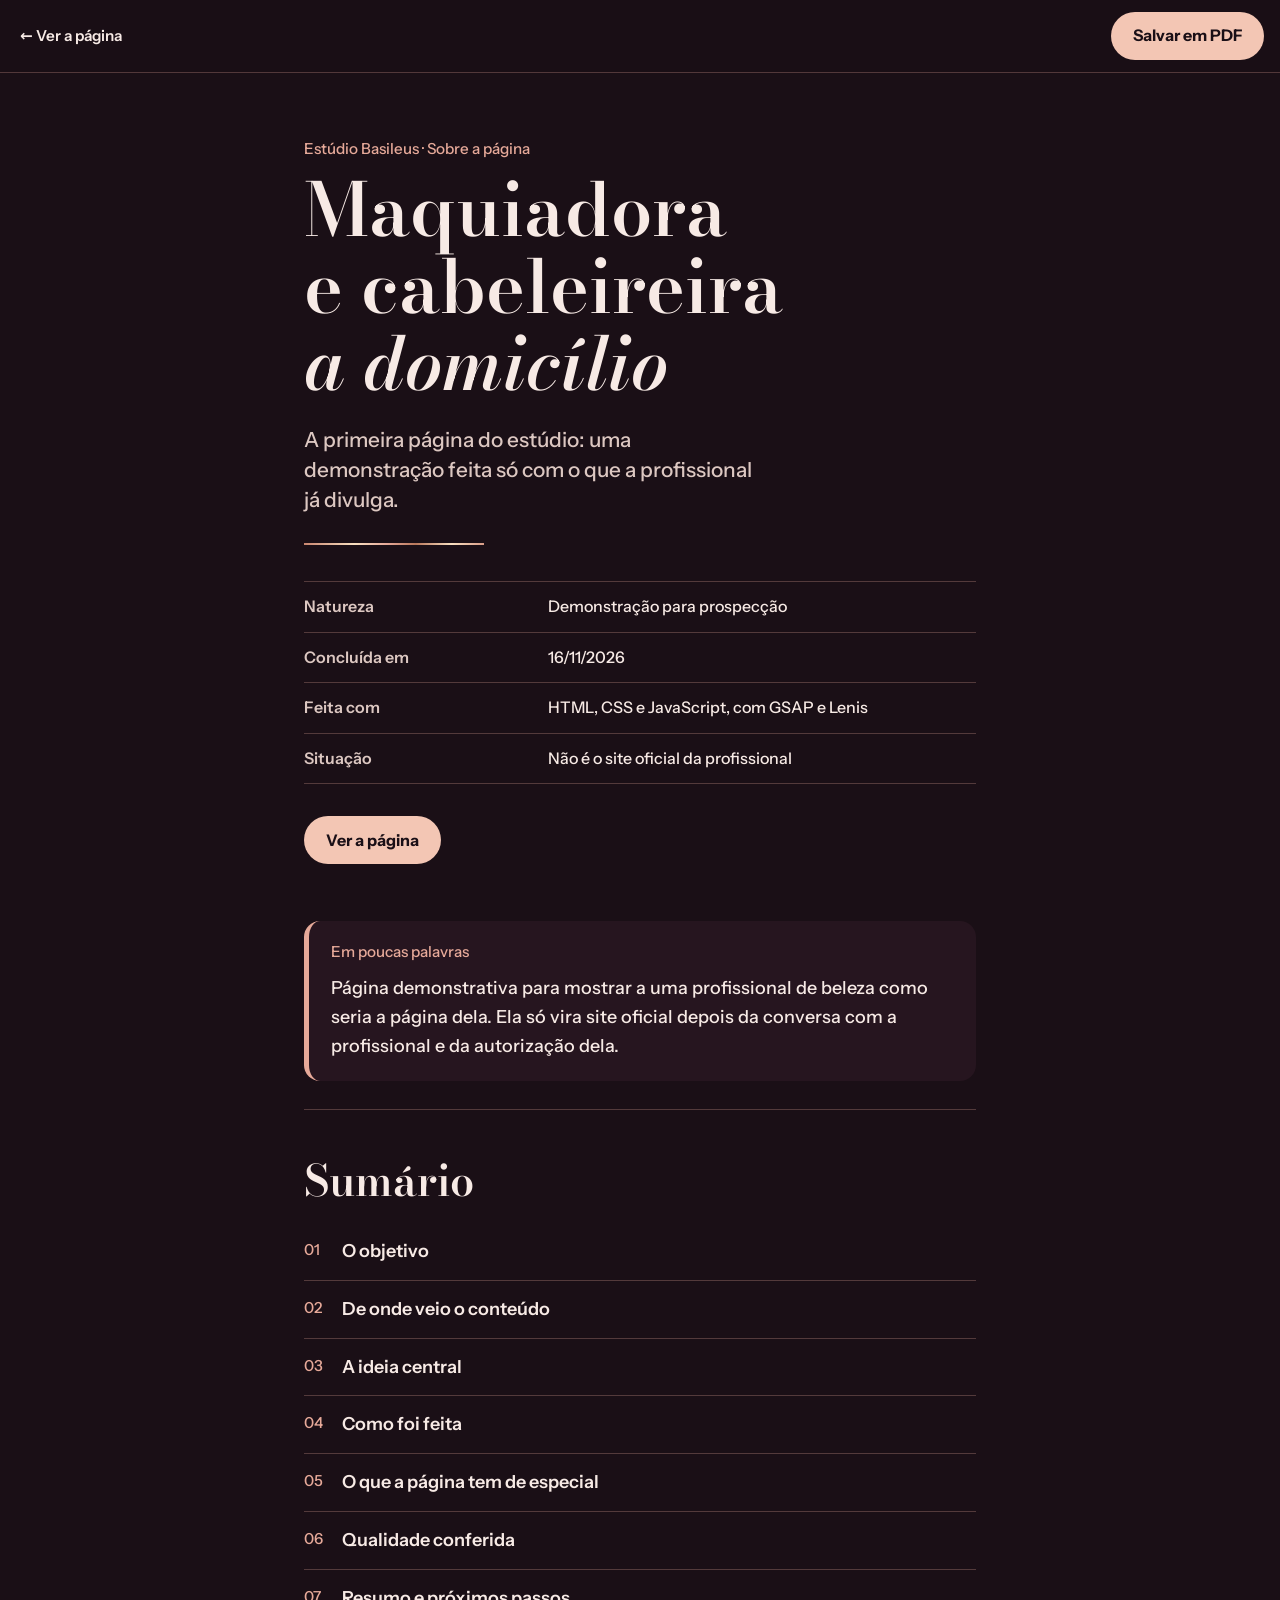
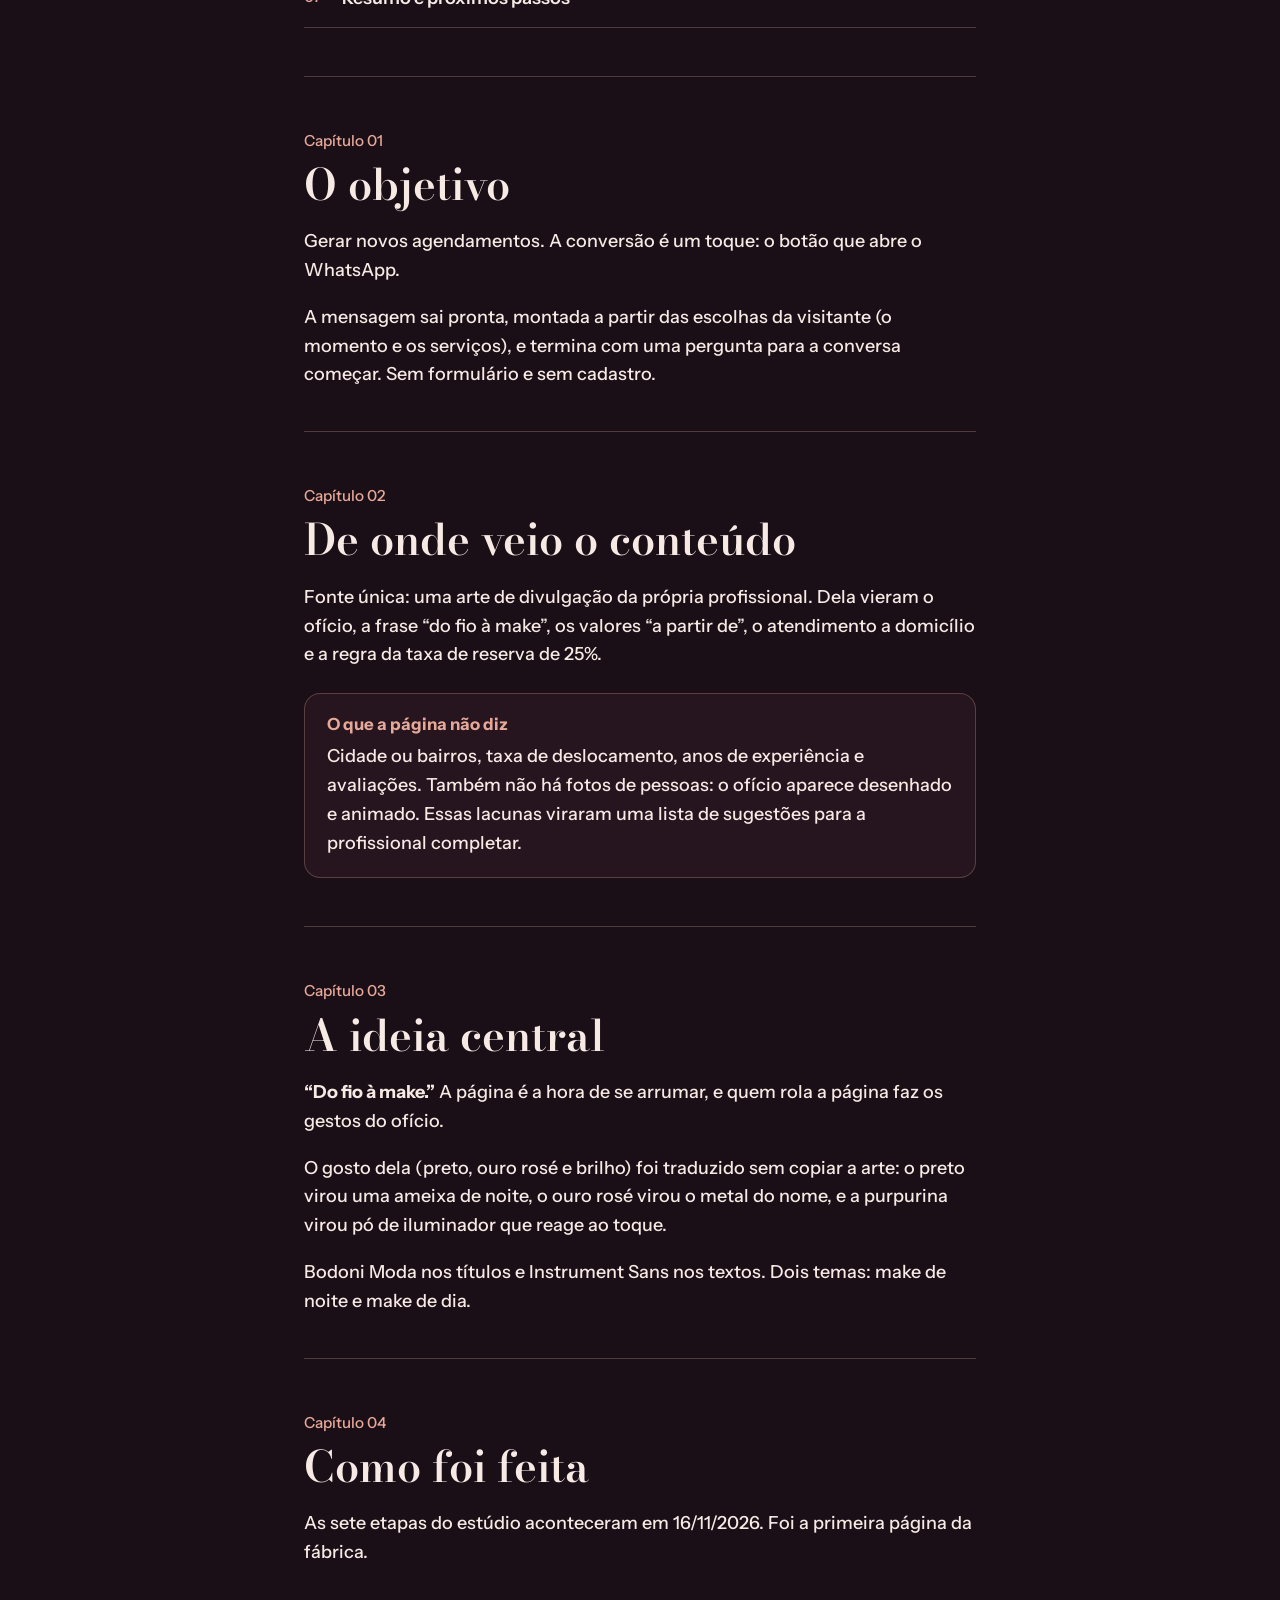
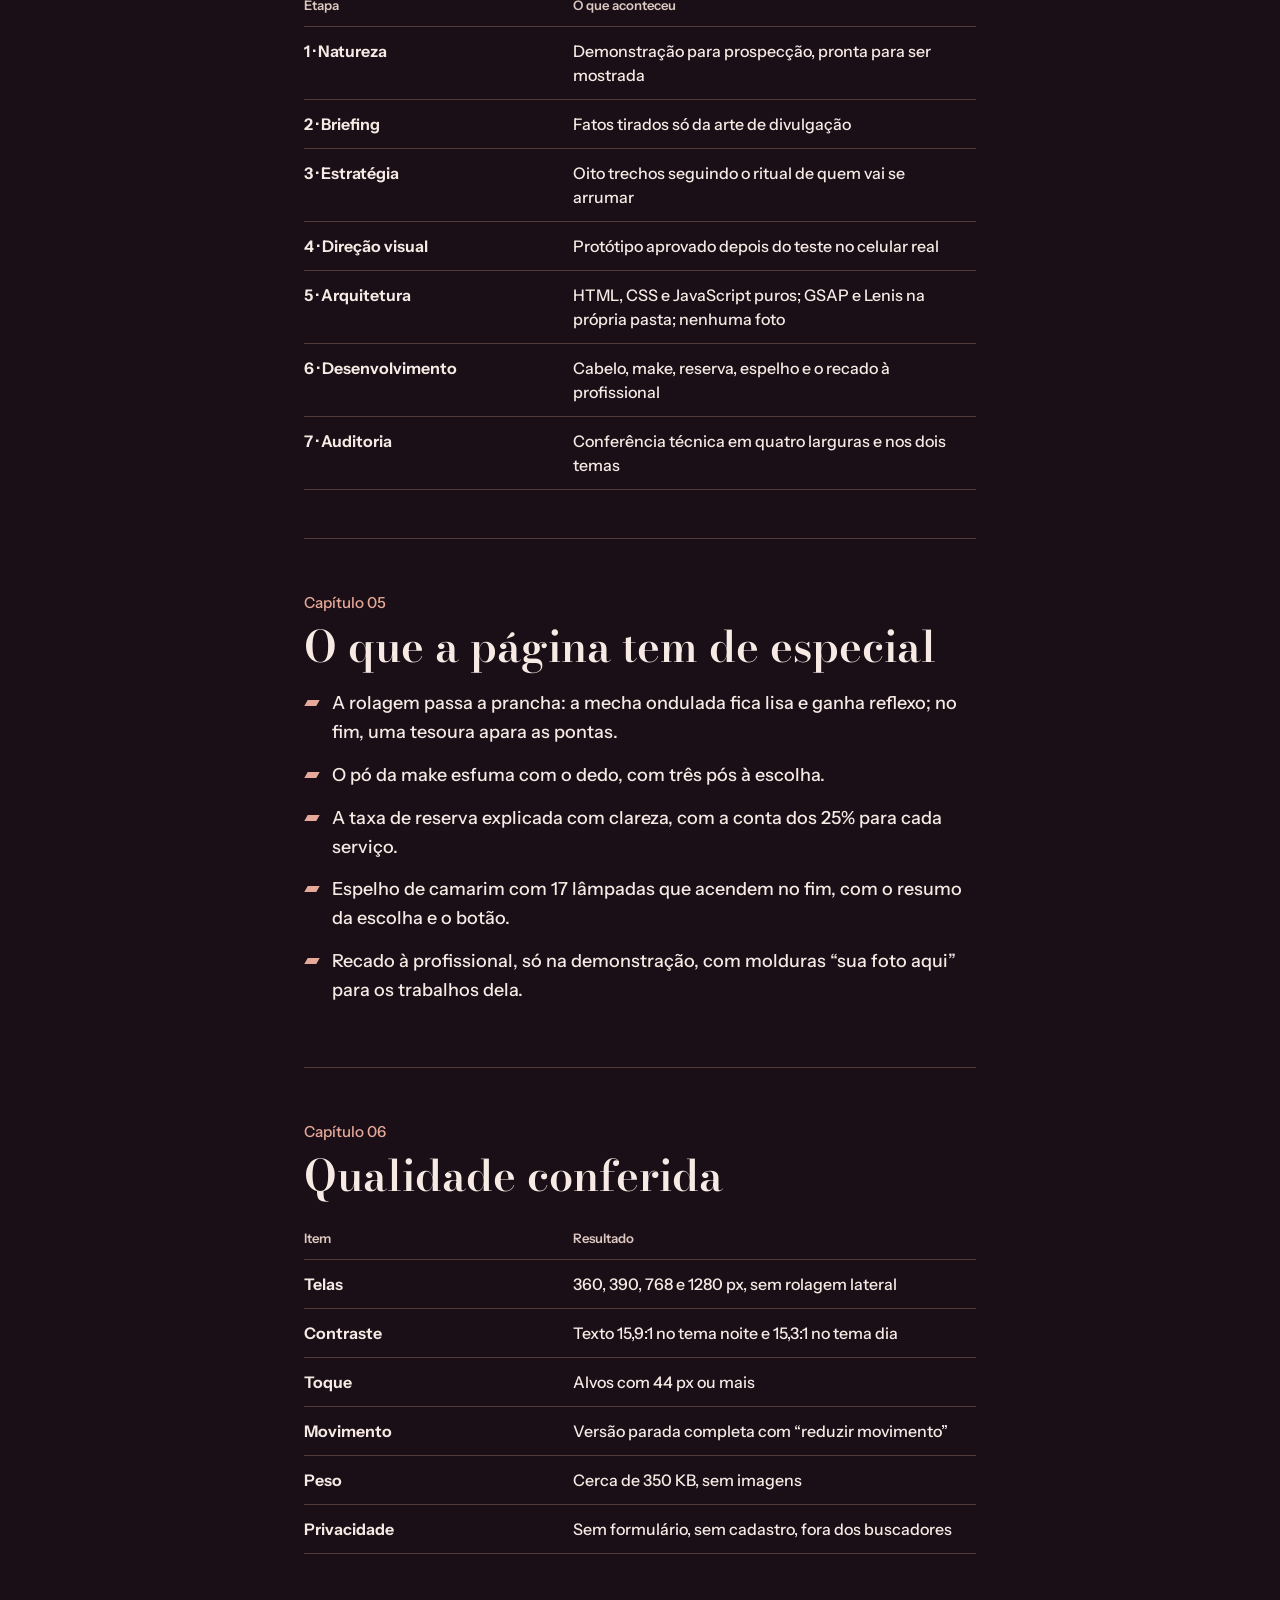
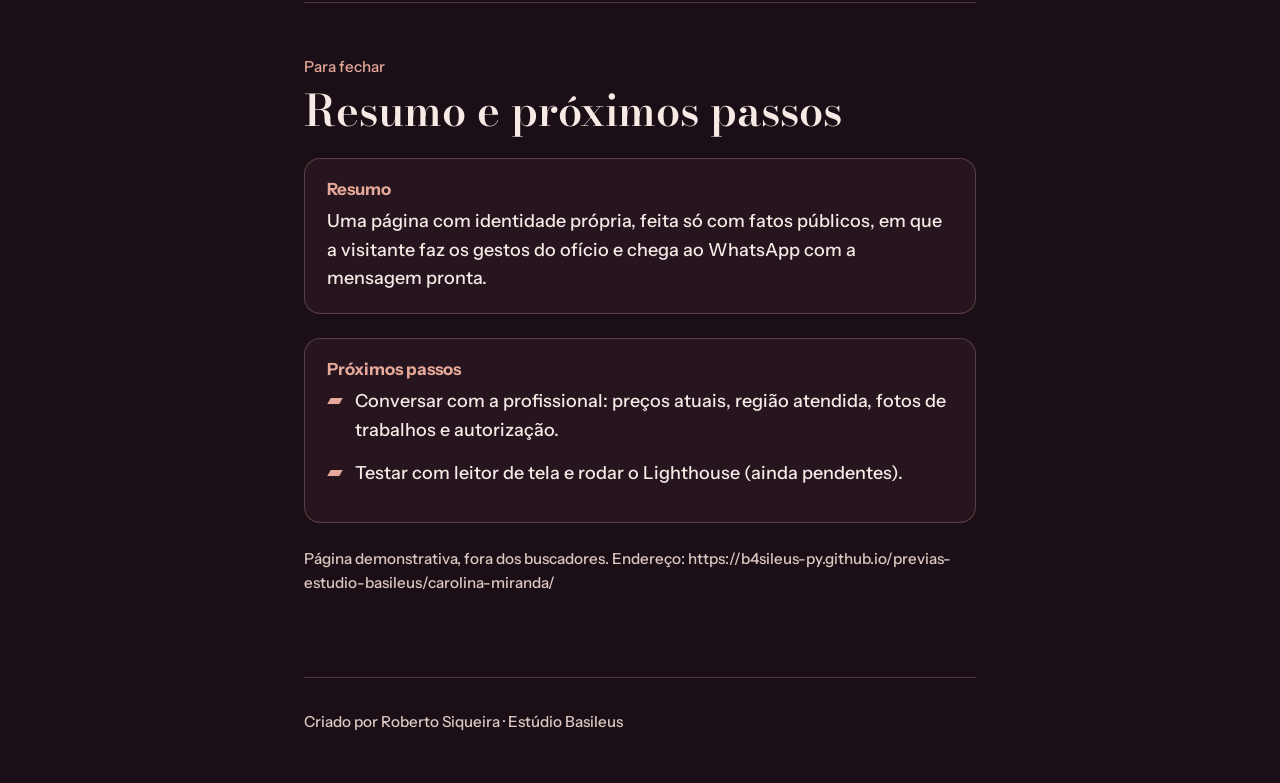
==== carolina-miranda/sobre/index.html @ 24cc7192 "👑 Prévias ganham vídeo de divulgação e "sobre a página" - Tabela do README com as colunas Vídeo e So" ====
<!doctype html>
<!-- Criado por Roberto Siqueira · Estúdio Basileus -->
<html lang="pt-BR">
<head>
<meta charset="utf-8">
<meta name="viewport" content="width=device-width, initial-scale=1">
<meta name="robots" content="noindex, nofollow">
<meta name="theme-color" content="#1A0F16">
<meta name="description" content="Objetivo, processo de criação e decisões de design de uma página demonstrativa do Estúdio Basileus.">
<title>Sobre a página · Página de demonstração</title>
<style>
@font-face{font-family:"Bodoni Moda";src:url("../fonts/bodoni-moda-variavel.woff2") format("woff2");font-weight:400 900;font-display:swap}
@font-face{font-family:"Bodoni Moda";src:url("../fonts/bodoni-moda-italica-variavel.woff2") format("woff2");font-weight:400 900;font-style:italic;font-display:swap}
@font-face{font-family:"Instrument Sans";src:url("../fonts/instrument-sans-variavel.woff2") format("woff2");font-weight:400 700;font-display:swap}
:root{--fundo:#1A0F16;--superficie:#26151F;--texto:#F7EAE5;--texto-2:#DCC7C1;--linha:rgba(230,169,153,.28);--linha-forte:rgba(230,169,153,.5);
--destaque:#E6A999;--destaque-fundo:#26151F;--botao:#F3C6B4;--botao-texto:#1A0F16;--foco:#F8DFC0;
--f-titulo:"Bodoni Moda",Georgia,serif;--f-texto:"Instrument Sans",system-ui,sans-serif;--f-rotulo:"Instrument Sans",system-ui,sans-serif;
--peso-titulo:600;--estilo-titulo:normal;--caixa-titulo:none;--esp-titulo:0;--caixa-rotulo:none;--esp-rotulo:0;--tam-rotulo:.95rem;color-scheme:dark}

*,*::before,*::after{box-sizing:border-box}
html{-webkit-text-size-adjust:100%}
body{margin:0;background:var(--fundo);color:var(--texto);font:500 1.125rem/1.6 var(--f-texto);-webkit-font-smoothing:antialiased}
a{color:inherit}
:focus-visible{outline:3px solid var(--foco);outline-offset:3px;border-radius:4px}
.barra{position:sticky;top:0;z-index:5;display:flex;justify-content:space-between;align-items:center;gap:12px;padding:12px 16px;
  background:color-mix(in srgb,var(--fundo) 92%,transparent);backdrop-filter:blur(8px);border-bottom:1px solid var(--linha)}
.barra a{font:600 .95rem/1.2 var(--f-texto);text-decoration:none;padding:10px 4px}
.botao{display:inline-flex;align-items:center;justify-content:center;gap:10px;min-height:48px;padding:12px 22px;border-radius:999px;border:0;
  background:var(--botao);color:var(--botao-texto);font:700 1rem/1.2 var(--f-texto);text-decoration:none;cursor:pointer;white-space:nowrap}
.botao.contorno{background:transparent;color:var(--texto);border:2px solid var(--linha-forte)}
.miolo{max-width:44rem;margin:0 auto;padding:0 16px}
.rotulo{font:500 var(--tam-rotulo)/1.4 var(--f-rotulo);letter-spacing:var(--esp-rotulo);text-transform:var(--caixa-rotulo);color:var(--destaque);margin:0 0 12px}
h1,h2,h3{font-family:var(--f-titulo);font-weight:var(--peso-titulo);text-transform:var(--caixa-titulo);letter-spacing:var(--esp-titulo);line-height:1.05;text-wrap:balance}
h1{font-size:clamp(2.6rem,11vw,4.6rem);margin:0}
h2{font-size:clamp(1.9rem,7vw,2.7rem);margin:0 0 20px}
h3{font-size:1.25rem;margin:0 0 8px;line-height:1.2}
p{margin:0 0 18px}
.capa{min-height:calc(100svh - 60px);display:flex;flex-direction:column;justify-content:center;padding:56px 0 40px}
.sub{font-size:1.3rem;line-height:1.45;color:var(--texto-2);margin:22px 0 0;max-width:32ch}
.ficha{display:grid;gap:0;margin:36px 0 0;padding:0;list-style:none;border-top:1px solid var(--linha)}
.ficha li{display:grid;grid-template-columns:minmax(8rem,34%) 1fr;gap:16px;padding:12px 0;border-bottom:1px solid var(--linha);font-size:1rem}
.ficha b{font-weight:600;color:var(--texto-2)}
.acoes{display:flex;flex-wrap:wrap;gap:12px;margin:32px 0 0}
.resumo{background:var(--destaque-fundo);border-left:5px solid var(--destaque);border-radius:16px;padding:20px 22px;margin:8px 0 28px}
.resumo p:last-child{margin:0}
.sumario{padding:48px 0;border-top:1px solid var(--linha)}
.sumario ol{list-style:none;margin:0;padding:0;counter-reset:s}
.sumario li{counter-increment:s;border-bottom:1px solid var(--linha)}
.sumario a{display:flex;gap:18px;padding:14px 0;text-decoration:none;font-weight:600}
.sumario a::before{content:counter(s,decimal-leading-zero);font:500 .95rem/1.7 var(--f-rotulo);color:var(--destaque);min-width:2ch}
section.cap{padding:56px 0 24px;border-top:1px solid var(--linha)}
.num{display:block;font:500 var(--tam-rotulo)/1 var(--f-rotulo);letter-spacing:var(--esp-rotulo);text-transform:var(--caixa-rotulo);color:var(--destaque);margin:0 0 14px}
.caixa{background:var(--superficie);border:1px solid var(--linha);border-radius:16px;padding:20px 22px;margin:24px 0}
.caixa h3{color:var(--destaque);font-family:var(--f-texto);text-transform:none;letter-spacing:0;font-weight:700;font-size:1.05rem}
.caixa p:last-child,.caixa ul:last-child{margin-bottom:0}
.tabela{overflow-x:auto;margin:8px 0 24px}
table{width:100%;border-collapse:collapse;font-size:1rem;line-height:1.5}
th,td{text-align:left;vertical-align:top;padding:12px 12px 12px 0;border-bottom:1px solid var(--linha)}
th{font:600 .82rem/1.3 var(--f-rotulo);letter-spacing:var(--esp-rotulo);text-transform:var(--caixa-rotulo);color:var(--texto-2)}
td:first-child{font-weight:650;padding-right:16px;width:40%}
ul.lista{margin:0 0 24px;padding:0;list-style:none}
ul.lista li{position:relative;padding:0 0 14px 28px}
ul.lista li::before{content:"";position:absolute;left:2px;top:.6em;width:12px;height:6px;background:var(--destaque);transform:skewX(-30deg)}
.fim{padding:56px 0 40px;border-top:1px solid var(--linha)}
.credito{padding:32px 0 48px;color:var(--texto-2);font-size:.95rem;border-top:1px solid var(--linha);margin-top:24px}
.aviso{color:var(--texto-2);font-size:.95rem}
.videos{display:grid;gap:40px;padding:24px 0 8px}
.video video{display:block;width:100%;max-width:420px;aspect-ratio:9/16;max-height:78svh;height:auto;border-radius:20px;background:#000;border:1px solid var(--linha)}
.video h2{font-size:clamp(1.6rem,6vw,2.2rem);margin:18px 0 6px}
@media (min-width:900px){.videos.duas{grid-template-columns:1fr 1fr}}
@media print{
  @page{size:A4;margin:0}
  html,body{-webkit-print-color-adjust:exact;print-color-adjust:exact;background:var(--fundo)}
  body{font-size:12.5pt;line-height:1.55}
  .barra,.acoes,.sem-impressao{display:none!important}
  .miolo{max-width:none;padding:18mm 20mm;-webkit-box-decoration-break:clone;box-decoration-break:clone}
  .capa{min-height:auto;height:250mm;padding:0;break-after:page}
  .sumario{break-after:page;border:0;padding-top:0}
  section.cap{padding:26pt 0 6pt}
  h1{font-size:42pt} h2{font-size:24pt;break-after:avoid} .sub{font-size:15pt}
  .num{break-after:avoid}
  .caixa,.resumo,tr,li{break-inside:avoid}
  .fim{padding-top:26pt}
  a{text-decoration:none}
}

.fio{width:180px;height:2px;margin:28px 0 0;background:linear-gradient(100deg,#C98670,#F8DFC0 28%,#E6A999 46%,#B9785C 62%,#F8DFC0 82%,#D99C88)}
h1,h2{font-variation-settings:"opsz" 18}em.real{font-style:italic}
</style>
</head>
<body>
<nav class="barra" aria-label="Navegação">
  <a href="../">← Ver a página</a>
  <button class="botao" type="button" onclick="window.print()">Salvar em PDF</button>
</nav>
<main class="miolo">
  <header class="capa">
    <p class="rotulo">Estúdio Basileus · Sobre a página</p>
    <h1>Maquiadora e cabeleireira <em class="real">a domicílio</em></h1>
    <p class="sub">A primeira página do estúdio: uma demonstração feita só com o que a profissional já divulga.</p>
    <div class="fio" aria-hidden="true"></div>
    <ul class="ficha"><li><b>Natureza</b><span>Demonstração para prospecção</span></li><li><b>Concluída em</b><span>16/11/2026</span></li><li><b>Feita com</b><span>HTML, CSS e JavaScript, com GSAP e Lenis</span></li><li><b>Situação</b><span>Não é o site oficial da profissional</span></li></ul>
    <div class="acoes"><a class="botao" href="../">Ver a página</a></div>
  </header>
  <div class="resumo"><p class="rotulo">Em poucas palavras</p><p>Página demonstrativa para mostrar a uma profissional de beleza como seria a página dela. Ela só vira site oficial depois da conversa com a profissional e da autorização dela.</p></div>
  <nav class="sumario" aria-labelledby="sumario-t"><h2 id="sumario-t">Sumário</h2><ol><li><a href="#cap1">O objetivo</a></li><li><a href="#cap2">De onde veio o conteúdo</a></li><li><a href="#cap3">A ideia central</a></li><li><a href="#cap4">Como foi feita</a></li><li><a href="#cap5">O que a página tem de especial</a></li><li><a href="#cap6">Qualidade conferida</a></li><li><a href="#fim">Resumo e próximos passos</a></li></ol></nav>
  <section class="cap" id="cap1" aria-labelledby="t1"><span class="num">Capítulo 01</span><h2 id="t1">O objetivo</h2><p>Gerar novos agendamentos. A conversão é um toque: o botão que abre o WhatsApp.</p><p>A mensagem sai pronta, montada a partir das escolhas da visitante (o momento e os serviços), e termina com uma pergunta para a conversa começar. Sem formulário e sem cadastro.</p></section><section class="cap" id="cap2" aria-labelledby="t2"><span class="num">Capítulo 02</span><h2 id="t2">De onde veio o conteúdo</h2><p>Fonte única: uma arte de divulgação da própria profissional. Dela vieram o ofício, a frase “do fio à make”, os valores “a partir de”, o atendimento a domicílio e a regra da taxa de reserva de 25%.</p><div class="caixa"><h3>O que a página não diz</h3><p>Cidade ou bairros, taxa de deslocamento, anos de experiência e avaliações. Também não há fotos de pessoas: o ofício aparece desenhado e animado. Essas lacunas viraram uma lista de sugestões para a profissional completar.</p></div></section><section class="cap" id="cap3" aria-labelledby="t3"><span class="num">Capítulo 03</span><h2 id="t3">A ideia central</h2><p><strong>“Do fio à make.”</strong> A página é a hora de se arrumar, e quem rola a página faz os gestos do ofício.</p><p>O gosto dela (preto, ouro rosé e brilho) foi traduzido sem copiar a arte: o preto virou uma ameixa de noite, o ouro rosé virou o metal do nome, e a purpurina virou pó de iluminador que reage ao toque.</p><p>Bodoni Moda nos títulos e Instrument Sans nos textos. Dois temas: make de noite e make de dia.</p></section><section class="cap" id="cap4" aria-labelledby="t4"><span class="num">Capítulo 04</span><h2 id="t4">Como foi feita</h2><p>As sete etapas do estúdio aconteceram em 16/11/2026. Foi a primeira página da fábrica.</p><div class="tabela"><table><thead><tr><th scope="col">Etapa</th><th scope="col">O que aconteceu</th></tr></thead><tbody><tr><td>1 · Natureza</td><td>Demonstração para prospecção, pronta para ser mostrada</td></tr><tr><td>2 · Briefing</td><td>Fatos tirados só da arte de divulgação</td></tr><tr><td>3 · Estratégia</td><td>Oito trechos seguindo o ritual de quem vai se arrumar</td></tr><tr><td>4 · Direção visual</td><td>Protótipo aprovado depois do teste no celular real</td></tr><tr><td>5 · Arquitetura</td><td>HTML, CSS e JavaScript puros; GSAP e Lenis na própria pasta; nenhuma foto</td></tr><tr><td>6 · Desenvolvimento</td><td>Cabelo, make, reserva, espelho e o recado à profissional</td></tr><tr><td>7 · Auditoria</td><td>Conferência técnica em quatro larguras e nos dois temas</td></tr></tbody></table></div></section><section class="cap" id="cap5" aria-labelledby="t5"><span class="num">Capítulo 05</span><h2 id="t5">O que a página tem de especial</h2><ul class="lista"><li>A rolagem passa a prancha: a mecha ondulada fica lisa e ganha reflexo; no fim, uma tesoura apara as pontas.</li><li>O pó da make esfuma com o dedo, com três pós à escolha.</li><li>A taxa de reserva explicada com clareza, com a conta dos 25% para cada serviço.</li><li>Espelho de camarim com 17 lâmpadas que acendem no fim, com o resumo da escolha e o botão.</li><li>Recado à profissional, só na demonstração, com molduras “sua foto aqui” para os trabalhos dela.</li></ul></section><section class="cap" id="cap6" aria-labelledby="t6"><span class="num">Capítulo 06</span><h2 id="t6">Qualidade conferida</h2><div class="tabela"><table><thead><tr><th scope="col">Item</th><th scope="col">Resultado</th></tr></thead><tbody><tr><td>Telas</td><td>360, 390, 768 e 1280 px, sem rolagem lateral</td></tr><tr><td>Contraste</td><td>Texto 15,9:1 no tema noite e 15,3:1 no tema dia</td></tr><tr><td>Toque</td><td>Alvos com 44 px ou mais</td></tr><tr><td>Movimento</td><td>Versão parada completa com “reduzir movimento”</td></tr><tr><td>Peso</td><td>Cerca de 350 KB, sem imagens</td></tr><tr><td>Privacidade</td><td>Sem formulário, sem cadastro, fora dos buscadores</td></tr></tbody></table></div></section>
  <section class="fim" id="fim" aria-labelledby="fim-t">
    <span class="num">Para fechar</span>
    <h2 id="fim-t">Resumo e próximos passos</h2>
    <div class="caixa"><h3>Resumo</h3><p>Uma página com identidade própria, feita só com fatos públicos, em que a visitante faz os gestos do ofício e chega ao WhatsApp com a mensagem pronta.</p></div><div class="caixa"><h3>Próximos passos</h3><ul class="lista"><li>Conversar com a profissional: preços atuais, região atendida, fotos de trabalhos e autorização.</li><li>Testar com leitor de tela e rodar o Lighthouse (ainda pendentes).</li></ul></div>
    <p class="aviso">Página demonstrativa, fora dos buscadores. Endereço: https://b4sileus-py.github.io/previas-estudio-basileus/carolina-miranda/</p>
  </section>
  <footer class="credito">Criado por Roberto Siqueira · Estúdio Basileus</footer>
</main>
</body>
</html>
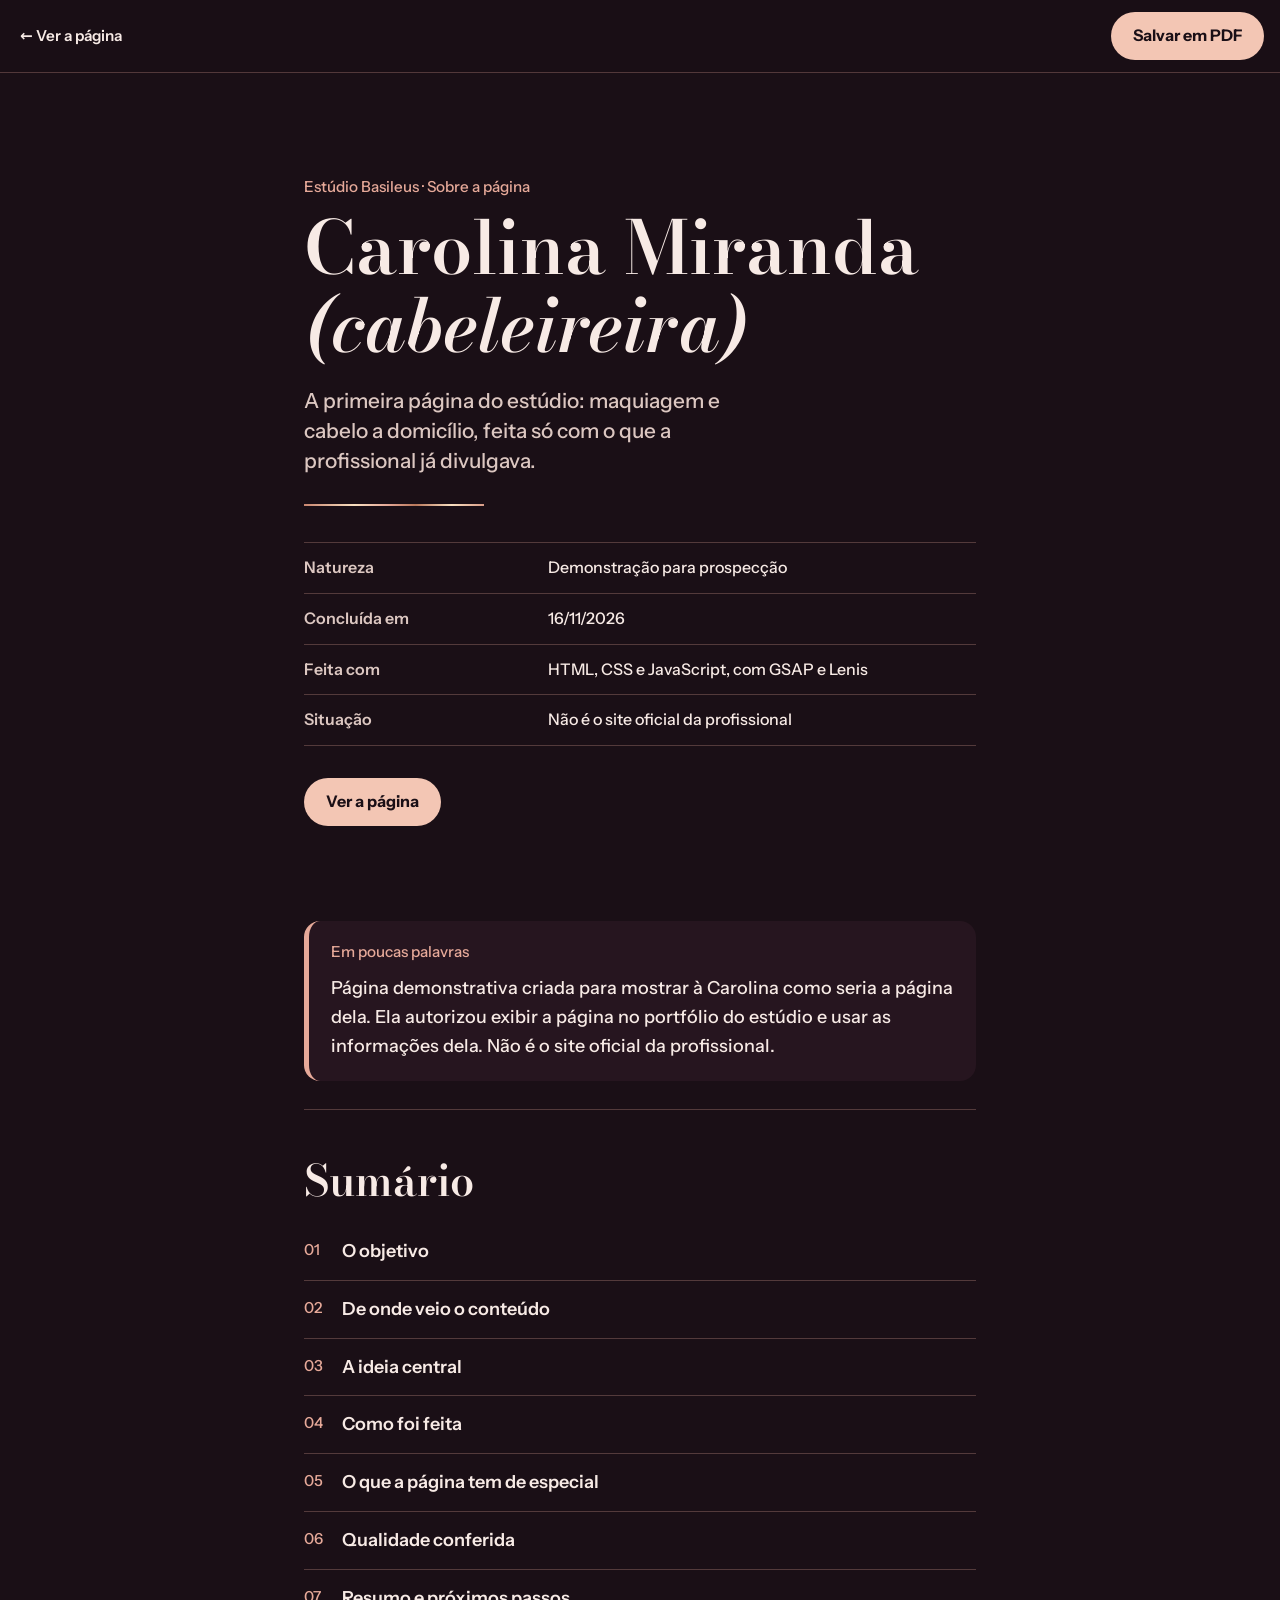
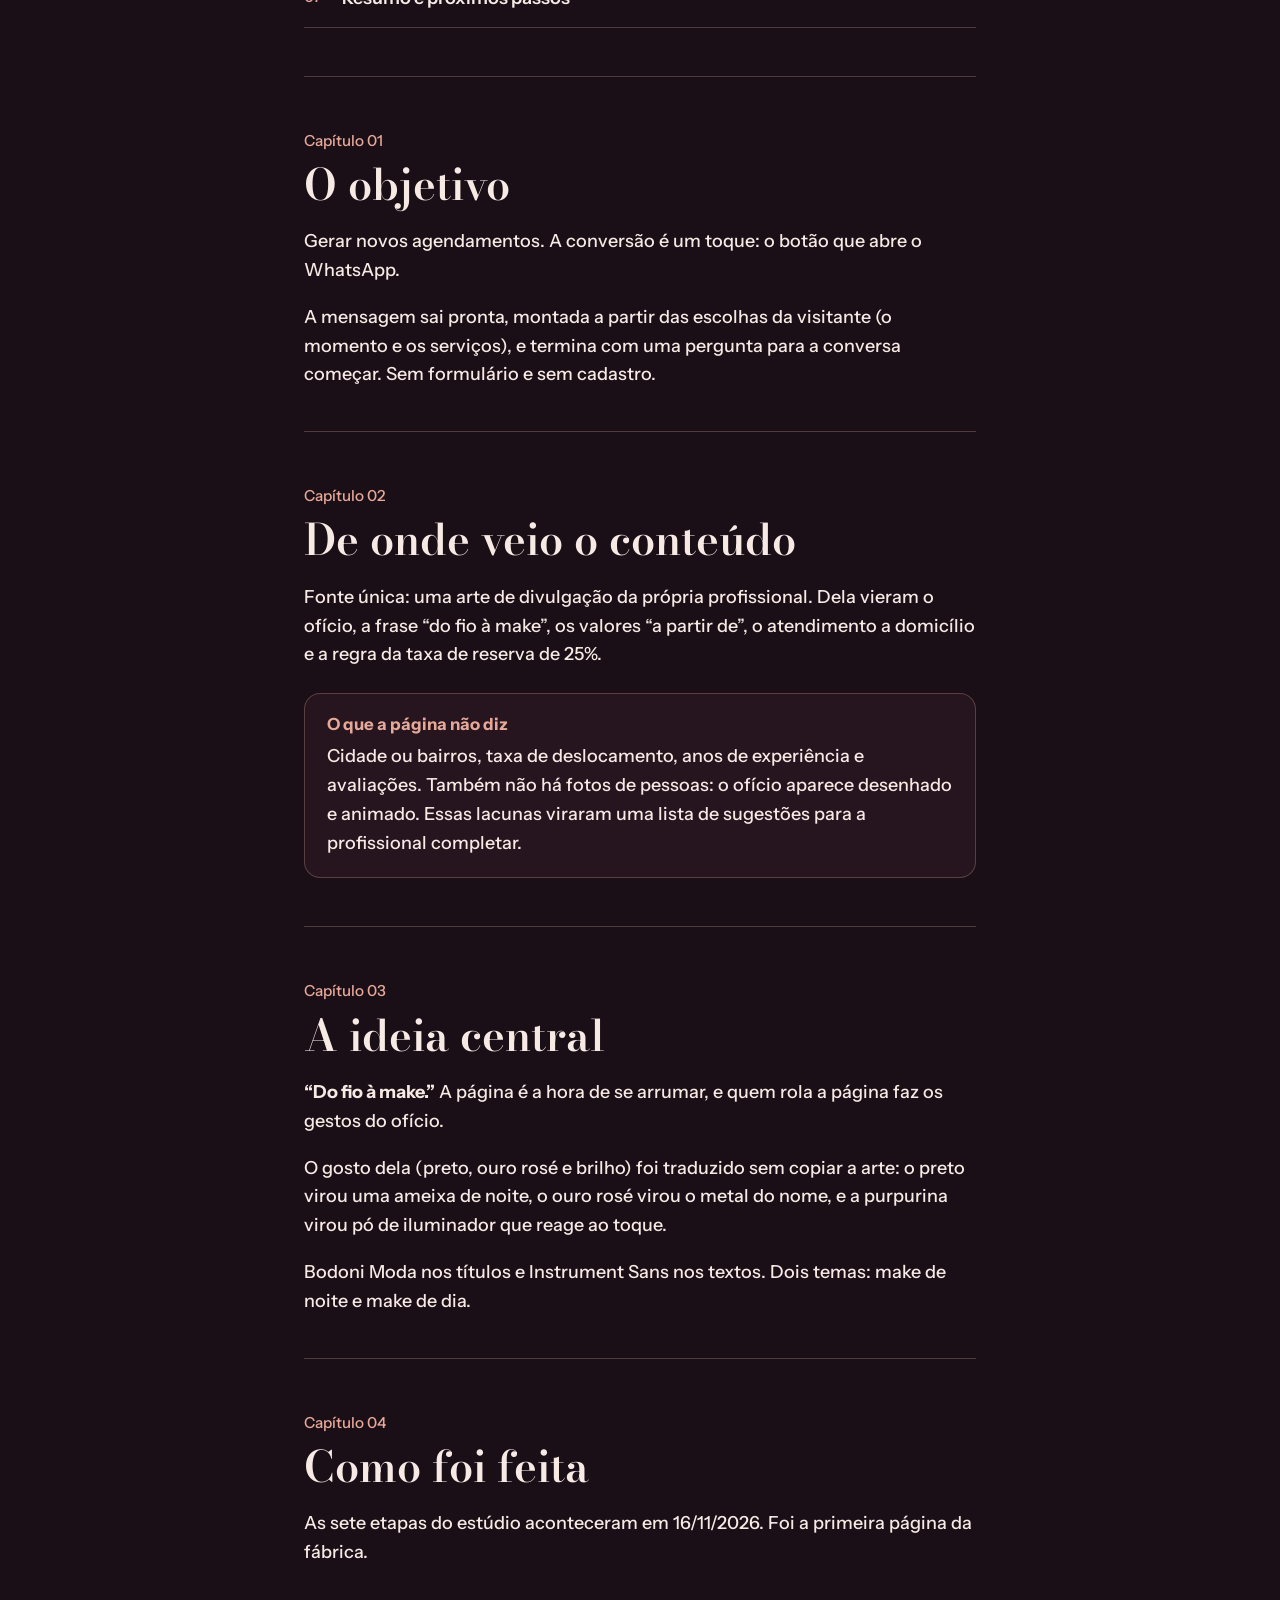
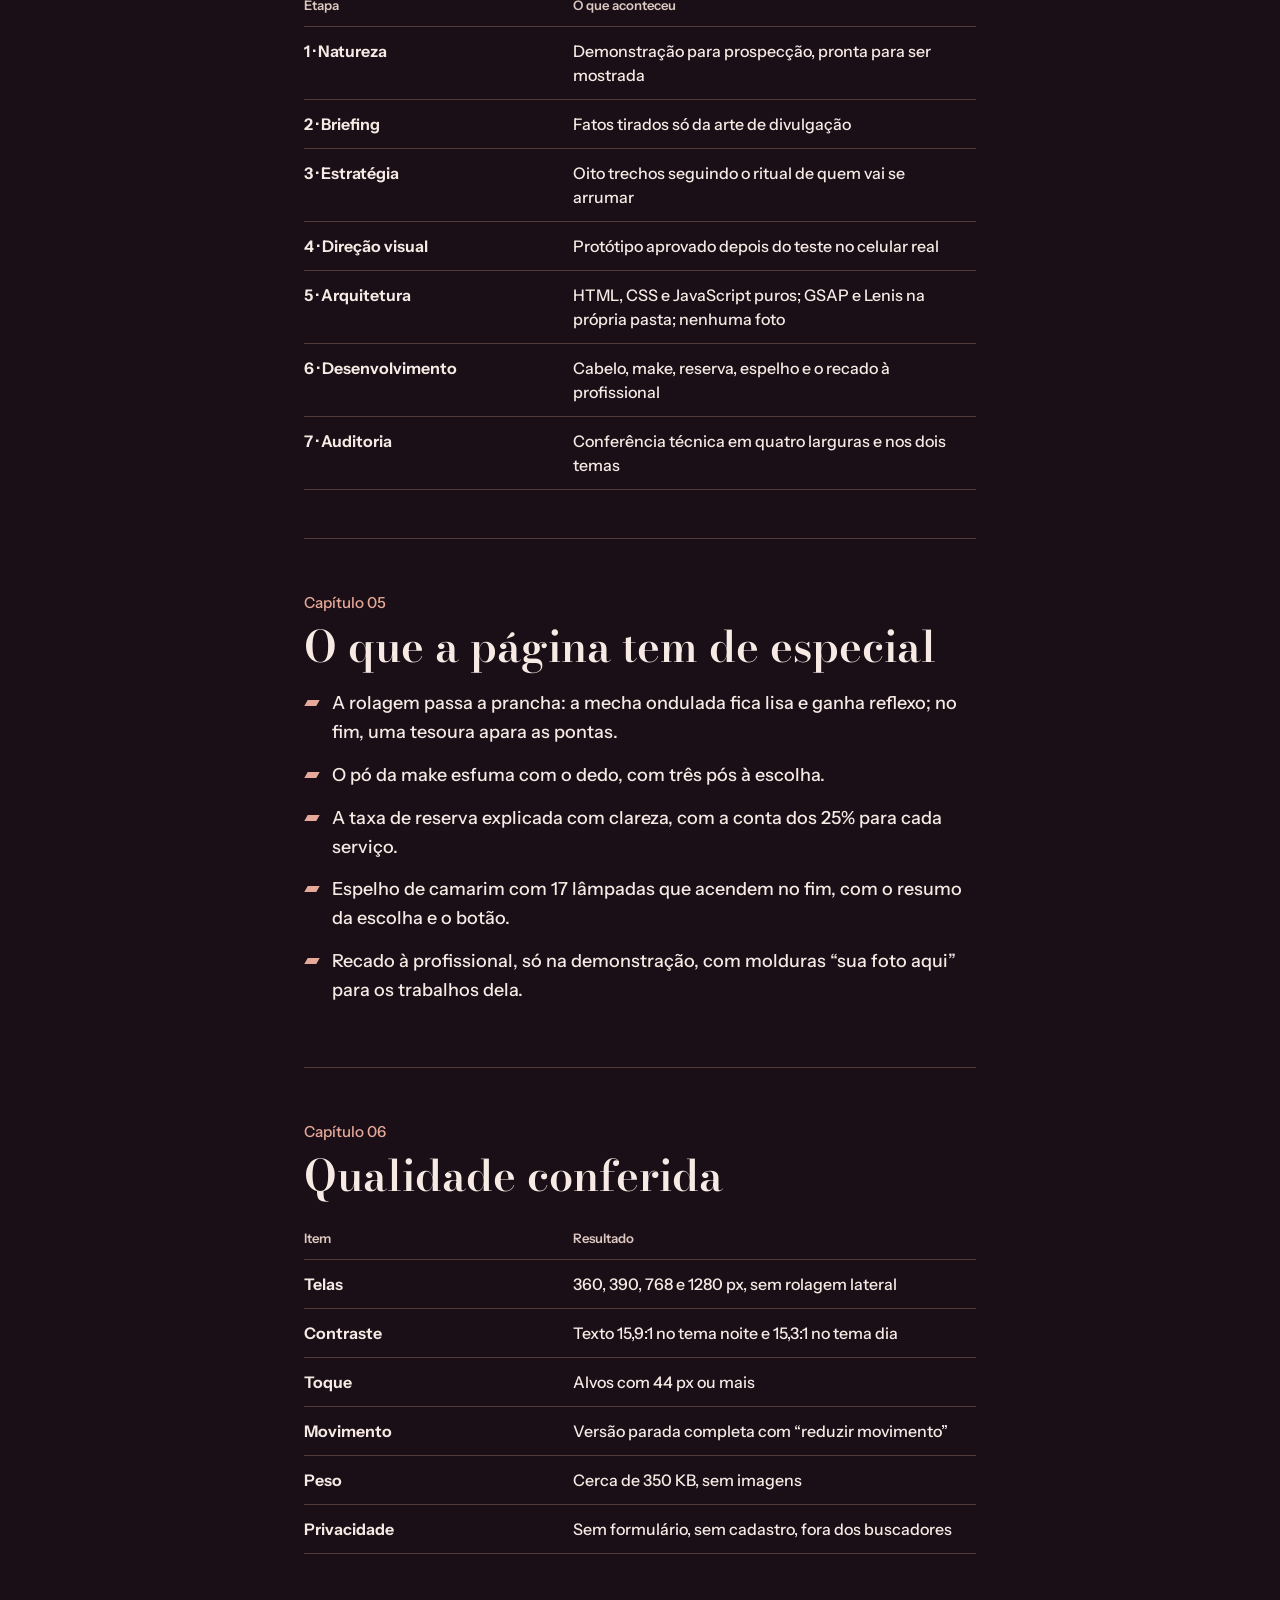
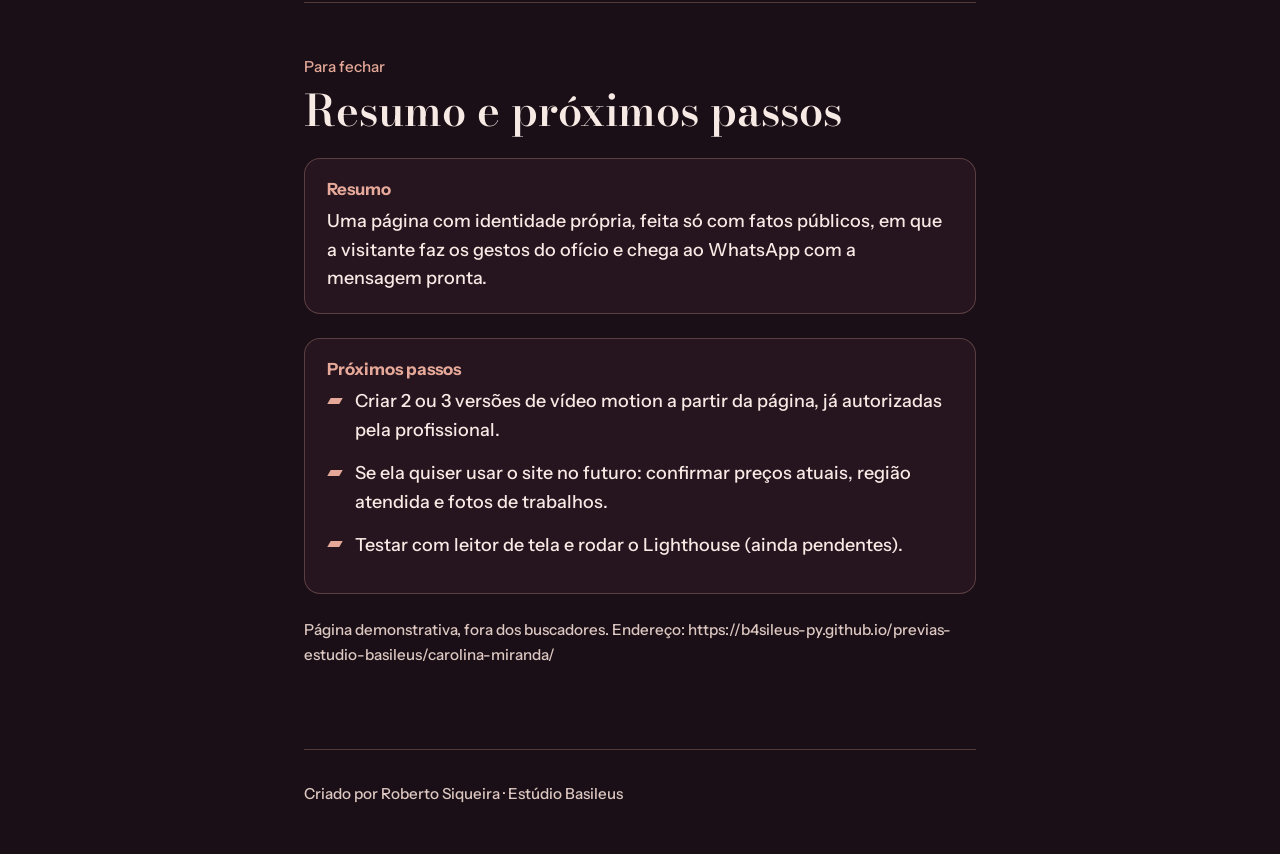
==== commit c5feedf4: "Sobre a página da Carolina Miranda: nome no título e autorização da profissional Co-Authored-By: Cla" ====
--- a/carolina-miranda/sobre/index.html
+++ b/carolina-miranda/sobre/index.html
@@ -7,7 +7,7 @@
 <meta name="robots" content="noindex, nofollow">
 <meta name="theme-color" content="#1A0F16">
 <meta name="description" content="Objetivo, processo de criação e decisões de design de uma página demonstrativa do Estúdio Basileus.">
-<title>Sobre a página · Página de demonstração</title>
+<title>Sobre a página · Carolina Miranda</title>
 <style>
 @font-face{font-family:"Bodoni Moda";src:url("../fonts/bodoni-moda-variavel.woff2") format("woff2");font-weight:400 900;font-display:swap}
 @font-face{font-family:"Bodoni Moda";src:url("../fonts/bodoni-moda-italica-variavel.woff2") format("woff2");font-weight:400 900;font-style:italic;font-display:swap}
@@ -64,10 +64,13 @@
 .fim{padding:56px 0 40px;border-top:1px solid var(--linha)}
 .credito{padding:32px 0 48px;color:var(--texto-2);font-size:.95rem;border-top:1px solid var(--linha);margin-top:24px}
 .aviso{color:var(--texto-2);font-size:.95rem}
-.videos{display:grid;gap:40px;padding:24px 0 8px}
-.video video{display:block;width:100%;max-width:420px;aspect-ratio:9/16;max-height:78svh;height:auto;border-radius:20px;background:#000;border:1px solid var(--linha)}
-.video h2{font-size:clamp(1.6rem,6vw,2.2rem);margin:18px 0 6px}
-@media (min-width:900px){.videos.duas{grid-template-columns:1fr 1fr}}
+.videos{display:grid;gap:40px 28px;padding:24px 0 8px;grid-template-columns:repeat(auto-fill,minmax(min(100%,290px),1fr))}
+/* largura tirada da altura: o player tem sempre a proporção exata do vídeo (9:16), sem faixa sobrando */
+.video video{display:block;width:min(100%,420px,calc(76svh * 9 / 16));height:auto;aspect-ratio:9/16;border-radius:20px;background:#000;border:1px solid var(--linha)}
+.video h2,.video h3.titulo-video{font-size:clamp(1.5rem,5vw,2rem);margin:18px 0 6px}
+.grupo{padding:32px 0 8px;border-top:1px solid var(--linha);margin-top:24px}
+.grupo>h2{margin:0 0 4px}
+.miolo.largo{max-width:68rem}
 @media print{
   @page{size:A4;margin:0}
   html,body{-webkit-print-color-adjust:exact;print-color-adjust:exact;background:var(--fundo)}
@@ -96,19 +99,19 @@
 <main class="miolo">
   <header class="capa">
     <p class="rotulo">Estúdio Basileus · Sobre a página</p>
-    <h1>Maquiadora e cabeleireira <em class="real">a domicílio</em></h1>
-    <p class="sub">A primeira página do estúdio: uma demonstração feita só com o que a profissional já divulga.</p>
+    <h1>Carolina Miranda <em class="real">(cabeleireira)</em></h1>
+    <p class="sub">A primeira página do estúdio: maquiagem e cabelo a domicílio, feita só com o que a profissional já divulgava.</p>
     <div class="fio" aria-hidden="true"></div>
     <ul class="ficha"><li><b>Natureza</b><span>Demonstração para prospecção</span></li><li><b>Concluída em</b><span>16/11/2026</span></li><li><b>Feita com</b><span>HTML, CSS e JavaScript, com GSAP e Lenis</span></li><li><b>Situação</b><span>Não é o site oficial da profissional</span></li></ul>
     <div class="acoes"><a class="botao" href="../">Ver a página</a></div>
   </header>
-  <div class="resumo"><p class="rotulo">Em poucas palavras</p><p>Página demonstrativa para mostrar a uma profissional de beleza como seria a página dela. Ela só vira site oficial depois da conversa com a profissional e da autorização dela.</p></div>
+  <div class="resumo"><p class="rotulo">Em poucas palavras</p><p>Página demonstrativa criada para mostrar à Carolina como seria a página dela. Ela autorizou exibir a página no portfólio do estúdio e usar as informações dela. Não é o site oficial da profissional.</p></div>
   <nav class="sumario" aria-labelledby="sumario-t"><h2 id="sumario-t">Sumário</h2><ol><li><a href="#cap1">O objetivo</a></li><li><a href="#cap2">De onde veio o conteúdo</a></li><li><a href="#cap3">A ideia central</a></li><li><a href="#cap4">Como foi feita</a></li><li><a href="#cap5">O que a página tem de especial</a></li><li><a href="#cap6">Qualidade conferida</a></li><li><a href="#fim">Resumo e próximos passos</a></li></ol></nav>
   <section class="cap" id="cap1" aria-labelledby="t1"><span class="num">Capítulo 01</span><h2 id="t1">O objetivo</h2><p>Gerar novos agendamentos. A conversão é um toque: o botão que abre o WhatsApp.</p><p>A mensagem sai pronta, montada a partir das escolhas da visitante (o momento e os serviços), e termina com uma pergunta para a conversa começar. Sem formulário e sem cadastro.</p></section><section class="cap" id="cap2" aria-labelledby="t2"><span class="num">Capítulo 02</span><h2 id="t2">De onde veio o conteúdo</h2><p>Fonte única: uma arte de divulgação da própria profissional. Dela vieram o ofício, a frase “do fio à make”, os valores “a partir de”, o atendimento a domicílio e a regra da taxa de reserva de 25%.</p><div class="caixa"><h3>O que a página não diz</h3><p>Cidade ou bairros, taxa de deslocamento, anos de experiência e avaliações. Também não há fotos de pessoas: o ofício aparece desenhado e animado. Essas lacunas viraram uma lista de sugestões para a profissional completar.</p></div></section><section class="cap" id="cap3" aria-labelledby="t3"><span class="num">Capítulo 03</span><h2 id="t3">A ideia central</h2><p><strong>“Do fio à make.”</strong> A página é a hora de se arrumar, e quem rola a página faz os gestos do ofício.</p><p>O gosto dela (preto, ouro rosé e brilho) foi traduzido sem copiar a arte: o preto virou uma ameixa de noite, o ouro rosé virou o metal do nome, e a purpurina virou pó de iluminador que reage ao toque.</p><p>Bodoni Moda nos títulos e Instrument Sans nos textos. Dois temas: make de noite e make de dia.</p></section><section class="cap" id="cap4" aria-labelledby="t4"><span class="num">Capítulo 04</span><h2 id="t4">Como foi feita</h2><p>As sete etapas do estúdio aconteceram em 16/11/2026. Foi a primeira página da fábrica.</p><div class="tabela"><table><thead><tr><th scope="col">Etapa</th><th scope="col">O que aconteceu</th></tr></thead><tbody><tr><td>1 · Natureza</td><td>Demonstração para prospecção, pronta para ser mostrada</td></tr><tr><td>2 · Briefing</td><td>Fatos tirados só da arte de divulgação</td></tr><tr><td>3 · Estratégia</td><td>Oito trechos seguindo o ritual de quem vai se arrumar</td></tr><tr><td>4 · Direção visual</td><td>Protótipo aprovado depois do teste no celular real</td></tr><tr><td>5 · Arquitetura</td><td>HTML, CSS e JavaScript puros; GSAP e Lenis na própria pasta; nenhuma foto</td></tr><tr><td>6 · Desenvolvimento</td><td>Cabelo, make, reserva, espelho e o recado à profissional</td></tr><tr><td>7 · Auditoria</td><td>Conferência técnica em quatro larguras e nos dois temas</td></tr></tbody></table></div></section><section class="cap" id="cap5" aria-labelledby="t5"><span class="num">Capítulo 05</span><h2 id="t5">O que a página tem de especial</h2><ul class="lista"><li>A rolagem passa a prancha: a mecha ondulada fica lisa e ganha reflexo; no fim, uma tesoura apara as pontas.</li><li>O pó da make esfuma com o dedo, com três pós à escolha.</li><li>A taxa de reserva explicada com clareza, com a conta dos 25% para cada serviço.</li><li>Espelho de camarim com 17 lâmpadas que acendem no fim, com o resumo da escolha e o botão.</li><li>Recado à profissional, só na demonstração, com molduras “sua foto aqui” para os trabalhos dela.</li></ul></section><section class="cap" id="cap6" aria-labelledby="t6"><span class="num">Capítulo 06</span><h2 id="t6">Qualidade conferida</h2><div class="tabela"><table><thead><tr><th scope="col">Item</th><th scope="col">Resultado</th></tr></thead><tbody><tr><td>Telas</td><td>360, 390, 768 e 1280 px, sem rolagem lateral</td></tr><tr><td>Contraste</td><td>Texto 15,9:1 no tema noite e 15,3:1 no tema dia</td></tr><tr><td>Toque</td><td>Alvos com 44 px ou mais</td></tr><tr><td>Movimento</td><td>Versão parada completa com “reduzir movimento”</td></tr><tr><td>Peso</td><td>Cerca de 350 KB, sem imagens</td></tr><tr><td>Privacidade</td><td>Sem formulário, sem cadastro, fora dos buscadores</td></tr></tbody></table></div></section>
   <section class="fim" id="fim" aria-labelledby="fim-t">
     <span class="num">Para fechar</span>
     <h2 id="fim-t">Resumo e próximos passos</h2>
-    <div class="caixa"><h3>Resumo</h3><p>Uma página com identidade própria, feita só com fatos públicos, em que a visitante faz os gestos do ofício e chega ao WhatsApp com a mensagem pronta.</p></div><div class="caixa"><h3>Próximos passos</h3><ul class="lista"><li>Conversar com a profissional: preços atuais, região atendida, fotos de trabalhos e autorização.</li><li>Testar com leitor de tela e rodar o Lighthouse (ainda pendentes).</li></ul></div>
+    <div class="caixa"><h3>Resumo</h3><p>Uma página com identidade própria, feita só com fatos públicos, em que a visitante faz os gestos do ofício e chega ao WhatsApp com a mensagem pronta.</p></div><div class="caixa"><h3>Próximos passos</h3><ul class="lista"><li>Criar 2 ou 3 versões de vídeo motion a partir da página, já autorizadas pela profissional.</li><li>Se ela quiser usar o site no futuro: confirmar preços atuais, região atendida e fotos de trabalhos.</li><li>Testar com leitor de tela e rodar o Lighthouse (ainda pendentes).</li></ul></div>
     <p class="aviso">Página demonstrativa, fora dos buscadores. Endereço: https://b4sileus-py.github.io/previas-estudio-basileus/carolina-miranda/</p>
   </section>
   <footer class="credito">Criado por Roberto Siqueira · Estúdio Basileus</footer>
